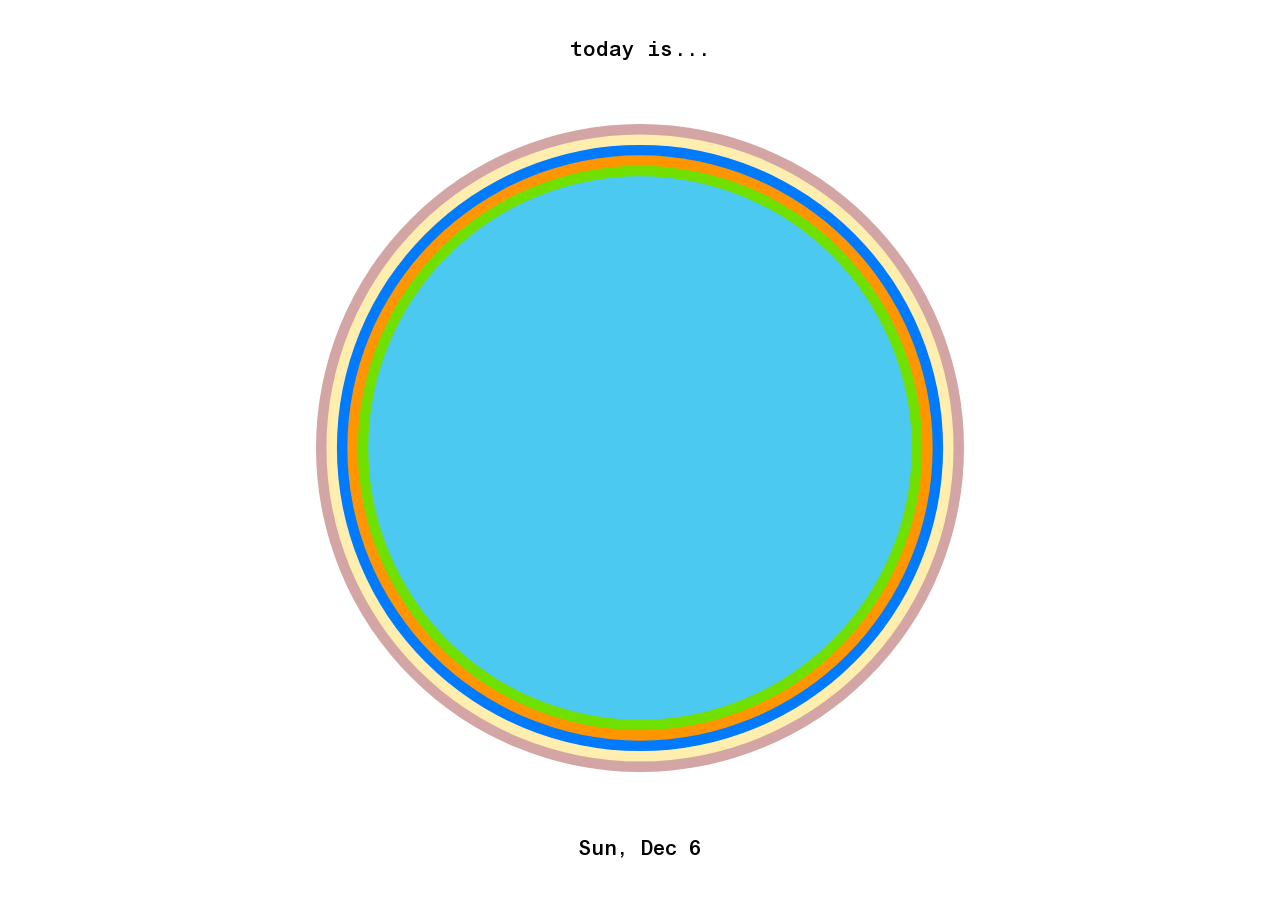
==== index.html @ cfa96853 "Add files via upload" ====
<!DOCTYPE html>
<html lang="ko">
<head>
	<meta charset="utf-8">
	<title>Calendar Circle</title>
	<meta name="viewport" content="width=device-width, initial-scale=1.0, maximum-scale=1.0, user-scalable=no, viewport-fit=cover">
	<link rel="stylesheet" href="style.css?v=12">
</head>
<body>
	<div id="app-container">
		<div class="today-title">today is<span class="dots"><span class="dot">.</span><span class="dot">.</span><span class="dot">.</span></span></div>
		<div id="circle-container">
			<div id="main-circle" class="circle-wrapper"></div>
		</div>
		<div id="bottom-container">
			<div id="date-display" class="date-display"></div>
			<div id="next-month-wrapper" class="next-month-wrapper">
				<a id="next-month-link" class="next-month-link" href="#">
					<span class="arrow">-&gt;</span> <span id="next-month-name">Nov</span>
				</a>
			</div>
		</div>
	</div>

	<script>
		console.log('=== CALENDAR CIRCLE 2026 FIXED COLORS LOADED ===');
		// 1년(12달) 각 월별 일수 자동 계산
		function getDaysInMonth(year, month) {
			return new Date(year, month + 1, 0).getDate();
		}

		// URL 쿼리 파라미터가 있으면 해당 월/연도를 읽어옴 (예: ?m=11&y=2026)
		function getInitialDate() {
			const urlParams = new URLSearchParams(window.location.search);
			const paramMonth = urlParams.get('m');
			const paramYear = urlParams.get('y');
			const dNow = new Date();

			const y = paramYear ? parseInt(paramYear, 10) : dNow.getFullYear();
			const m = paramMonth ? (parseInt(paramMonth, 10) - 1) : dNow.getMonth();
			const isCurrentRealMonth = (y === dNow.getFullYear() && m === dNow.getMonth());
			const d = isCurrentRealMonth ? dNow.getDate() : 1;

			return { year: y, month: m, day: d };
		}

		let initial = getInitialDate();
		let currentYear = initial.year;
		let currentMonth = initial.month;
		let totalDays = getDaysInMonth(currentYear, currentMonth);
		let currentDay = initial.day;

		// 알록달록 감각적인 디자이너 비비드 컬러 팔레트
		const vibrantColors = [
			'#FF3B30', '#FF9500', '#FFCC00', '#34C759', '#00C7BE', '#30B0C7',
			'#007AFF', '#5856D6', '#AF52DE', '#FF2D55', '#FF6B6B', '#4ECDC4',
			'#45B7D1', '#96CEB4', '#FFEEAD', '#D4A5A5', '#9B5DE5', '#F15BB5',
			'#FEE440', '#00BBF9', '#00F5D4', '#E63946', '#F4A261', '#2A9D8F',
			'#E76F51', '#457B9D', '#F72585', '#7209B7', '#3A0CA3', '#4361EE',
			'#4CC9F0', '#06D6A0', '#118AB2', '#EF476F', '#FFD166', '#05D550',
			'#8338EC', '#3A86FF', '#FB5607', '#FF006E', '#38B000', '#70E000'
		];

		// 결정론적 의사 난수 생성기 (Mulberry32) - 같은 연도/월이면 항상 동일한 색상 순서 유지
		function mulberry32(a) {
			return function() {
				let t = a += 0x6D2B79F5;
				t = Math.imul(t ^ t >>> 15, t | 1);
				t ^= t + Math.imul(t ^ t >>> 7, t | 61);
				return ((t ^ t >>> 14) >>> 0) / 4294967296;
			};
		}

		// 1년 12달(1월~12월) 각각의 일별 고유 색상 데이터 고정 생성 및 보존
		function getYearCalendarColors(year) {
			const storageKey = `calendar_year_colors_${year}`;
			try {
				const saved = localStorage.getItem(storageKey);
				if (saved) {
					const parsed = JSON.parse(saved);
					if (Array.isArray(parsed) && parsed.length === 12) {
						return parsed;
					}
				}
			} catch (e) {
				console.warn('localStorage error:', e);
			}

			// 1월부터 12월까지 각 월의 일수만큼 고유 색상 배정 (이웃 원끼리 색상 겹침 방지)
			const yearColors = [];
			for (let m = 0; m < 12; m++) {
				const days = getDaysInMonth(year, m);
				const seed = year * 10000 + (m + 1) * 37 + 1024;
				const rng = mulberry32(seed);
				const monthList = [];
				let lastColor = '';

				for (let d = 0; d < days; d++) {
					let chosen;
					do {
						chosen = vibrantColors[Math.floor(rng() * vibrantColors.length)];
					} while (chosen === lastColor);
					monthList.push(chosen);
					lastColor = chosen;
				}
				yearColors.push(monthList);
			}

			try {
				localStorage.setItem(storageKey, JSON.stringify(yearColors));
			} catch (e) {
				console.warn('localStorage error:', e);
			}

			return yearColors;
		}

		// 1년치 색상 테이블 로드 & 현재 월의 고정 색상 세트 가져오기
		let yearColors = getYearCalendarColors(currentYear);
		let colors = yearColors[currentMonth];

		const weekdays = ['Sun', 'Mon', 'Tue', 'Wed', 'Thu', 'Fri', 'Sat'];
		const months = ['Jan', 'Feb', 'Mar', 'Apr', 'May', 'Jun', 'Jul', 'Aug', 'Sep', 'Oct', 'Nov', 'Dec'];

		// 다음 달 정보 계산 (12월인 경우 다음 해 1월로 계산)
		function getNextMonthInfo(year, month) {
			let nextY = year;
			let nextM = month + 1;
			if (nextM > 11) {
				nextM = 0;
				nextY++;
			}
			return { year: nextY, month: nextM, name: months[nextM] };
		}

		// "Thu, Oct 22" 포맷 날짜 생성
		function formatDate(dayNum) {
			const targetDate = new Date(currentYear, currentMonth, dayNum);
			const w = weekdays[targetDate.getDay()];
			const m = months[currentMonth];
			return `${w}, ${m} ${dayNum}`;
		}

		const circleWrapper = document.getElementById('main-circle');
		const dateDisplay = document.getElementById('date-display');
		const nextMonthWrapper = document.getElementById('next-month-wrapper');
		const nextMonthLink = document.getElementById('next-month-link');
		const nextMonthName = document.getElementById('next-month-name');

		function render() {
			// 1. 원 렌더링
			circleWrapper.innerHTML = '';
			const svg = document.createElementNS('http://www.w3.org/2000/svg', 'svg');
			svg.setAttribute('viewBox', '0 0 1000 1000');
			svg.style.width = '100%';
			svg.style.height = '100%';

			const R = 500;
			const step = R / totalDays;

			for (let d = 1; d <= currentDay; d++) {
				const r = R - step * (d - 1);
				if (r <= 0) break;

				const circle = document.createElementNS('http://www.w3.org/2000/svg', 'circle');
				circle.setAttribute('cx', '500');
				circle.setAttribute('cy', '500');
				circle.setAttribute('r', r);
				circle.setAttribute('fill', colors[d - 1]);

				svg.appendChild(circle);
			}

			circleWrapper.appendChild(svg);

			// 2. 하단 날짜 텍스트 갱신 ("Thu, Oct 22")
			dateDisplay.textContent = formatDate(currentDay);

			// 3. 마지막 날일 때 -> (다음달 영어 약자) 링크 노출 및 설정
			const nextInfo = getNextMonthInfo(currentYear, currentMonth);
			nextMonthName.textContent = nextInfo.name;
			nextMonthLink.href = `?m=${nextInfo.month + 1}&y=${nextInfo.year}`;

			if (currentDay === totalDays) {
				nextMonthWrapper.classList.add('visible');
			} else {
				nextMonthWrapper.classList.remove('visible');
			}
		}

		// 다음 달로 이동하는 함수
		function goToNextMonth() {
			const nextInfo = getNextMonthInfo(currentYear, currentMonth);
			currentYear = nextInfo.year;
			currentMonth = nextInfo.month;
			totalDays = getDaysInMonth(currentYear, currentMonth);
			currentDay = 1; // 다음 달 1일로 시작
			
			// 새 연도인 경우 색상 테이블 갱신
			yearColors = getYearCalendarColors(currentYear);
			colors = yearColors[currentMonth];

			// 브라우저 주소창 URL 업데이트 (실제 웹페이지 이동처럼 동작)
			const newUrl = `?m=${currentMonth + 1}&y=${currentYear}`;
			window.history.pushState({ year: currentYear, month: currentMonth }, '', newUrl);

			render();
		}

		// 다음 달 링크 클릭 시 부드러운 페이지 전환 처리
		nextMonthLink.addEventListener('click', (e) => {
			e.preventDefault();
			goToNextMonth();
		});

		// 원 터치/클릭 시 다음 날짜로 진행
		const container = document.getElementById('circle-container');
		container.addEventListener('click', () => {
			if (currentDay < totalDays) {
				currentDay++;
			} else {
				currentDay = 1; // 마지막 날 이후 다시 1일로 순환
			}
			render();
		});

		// 하단 날짜 텍스트 클릭 시 오늘 실제 날짜로 복귀
		dateDisplay.style.cursor = 'pointer';
		dateDisplay.addEventListener('click', () => {
			const realNow = new Date();
			currentYear = realNow.getFullYear();
			currentMonth = realNow.getMonth();
			totalDays = getDaysInMonth(currentYear, currentMonth);
			currentDay = realNow.getDate();
			yearColors = getYearCalendarColors(currentYear);
			colors = yearColors[currentMonth];
			window.history.pushState(null, '', window.location.pathname);
			render();
		});

		// 브라우저 뒤로가기/앞으로가기 지원
		window.addEventListener('popstate', () => {
			const cur = getInitialDate();
			currentYear = cur.year;
			currentMonth = cur.month;
			totalDays = getDaysInMonth(currentYear, currentMonth);
			currentDay = cur.day;
			yearColors = getYearCalendarColors(currentYear);
			colors = yearColors[currentMonth];
			render();
		});

		// 날짜/월 변경 자동 감지
		function checkDateChange() {
			const checkNow = new Date();
			const checkYear = checkNow.getFullYear();
			const checkMonth = checkNow.getMonth();
			
			// URL 파라미터가 없는 기본 오늘 뷰일 때만 자동 갱신
			const urlParams = new URLSearchParams(window.location.search);
			if (!urlParams.get('m')) {
				if (checkYear !== currentYear || checkMonth !== currentMonth) {
					currentYear = checkYear;
					currentMonth = checkMonth;
					totalDays = getDaysInMonth(currentYear, currentMonth);
					currentDay = checkNow.getDate();
					yearColors = getYearCalendarColors(currentYear);
					colors = yearColors[currentMonth];
					render();
				}
			}
		}

		setInterval(checkDateChange, 60000);
		window.addEventListener('focus', checkDateChange);
		document.addEventListener('visibilitychange', () => {
			if (!document.hidden) checkDateChange();
		});

		render();
	</script>
</body>
</html>
---- style.css ----
@font-face {
	font-family: 'ABCArealMono';
	src: url('ABCArealMonoVariable.ttf') format('truetype');
	font-weight: 100 900;
	font-style: normal;
	font-display: swap;
}

* {
	margin: 0;
	padding: 0;
	box-sizing: border-box;
}

html, body {
	width: 100%;
	height: 100vh;
	height: 100dvh;
	min-height: -webkit-fill-available;
	overflow: hidden;
	background-color: #ffffff;
	display: flex;
	flex-direction: column;
	align-items: center;
	justify-content: center;
	user-select: none;
	-webkit-user-select: none;
	touch-action: manipulation;
	font-family: 'ABCArealMono', monospace;
}

#app-container {
	display: flex;
	flex-direction: column;
	align-items: center;
	justify-content: center;
	width: 100%;
	height: 100%;
}

.today-title {
	margin-bottom: 64px;
	font-family: 'ABCArealMono', monospace;
	font-weight: 500; /* 모노 미디엄 */
	font-size: 21px;
	color: #000000;
	letter-spacing: -0.01em;
	text-align: center;
	user-select: none;
	display: flex;
	align-items: baseline;
	justify-content: center;
}

.dots {
	display: inline-flex;
	margin-left: 2px;
}

.dot {
	display: inline-block;
	animation: dotBounce 2s infinite ease-in-out;
}

.dot:nth-child(1) {
	animation-delay: 0s;
}

.dot:nth-child(2) {
	animation-delay: 0.25s;
}

.dot:nth-child(3) {
	animation-delay: 0.5s;
}

@keyframes dotBounce {
	0%, 70%, 100% {
		transform: translateY(0);
	}
	35% {
		transform: translateY(-2.5px);
	}
}

#circle-container {
	display: flex;
	align-items: center;
	justify-content: center;
	width: 72vmin;
	height: 72vmin;
	max-width: 78vw;
	max-height: 78vw;
	aspect-ratio: 1 / 1;
	cursor: pointer;
}

.circle-wrapper {
	width: 100%;
	height: 100%;
	border-radius: 50%;
	display: flex;
	align-items: center;
	justify-content: center;
}

#bottom-container {
	position: relative;
	margin-top: 64px;
	display: flex;
	flex-direction: column;
	align-items: center;
	justify-content: flex-start;
}

.date-display {
	font-family: 'ABCArealMono', monospace;
	font-weight: 500; /* 모노 미디엄 */
	font-size: 21px;
	color: #000000;
	letter-spacing: -0.01em;
	text-align: center;
	user-select: none;
	line-height: 1.2;
}

.next-month-wrapper {
	position: absolute;
	top: calc(100% + 14px);
	left: 50%;
	transform: translateX(-50%) translateY(4px);
	white-space: nowrap;
	opacity: 0;
	visibility: hidden;
	pointer-events: none;
	transition: opacity 0.3s cubic-bezier(0.16, 1, 0.3, 1), transform 0.3s cubic-bezier(0.16, 1, 0.3, 1), visibility 0.3s ease;
}

.next-month-wrapper.visible {
	opacity: 1;
	visibility: visible;
	pointer-events: auto;
	transform: translateX(-50%) translateY(0);
}

.next-month-link {
	display: inline-flex;
	align-items: center;
	gap: 6px;
	font-family: 'ABCArealMono', monospace;
	font-weight: 500;
	font-size: 19px;
	color: #000000;
	text-decoration: none;
	cursor: pointer;
	padding: 6px 12px;
	border-radius: 6px;
	background-color: transparent;
	transition: background-color 0.2s ease, transform 0.2s ease, color 0.2s ease;
}

.next-month-link:hover {
	background-color: rgba(0, 0, 0, 0.06);
	color: #000000;
}

.next-month-link .arrow {
	display: inline-block;
	transition: transform 0.25s cubic-bezier(0.16, 1, 0.3, 1);
}

.next-month-link:hover .arrow {
	transform: translateX(4px);
}
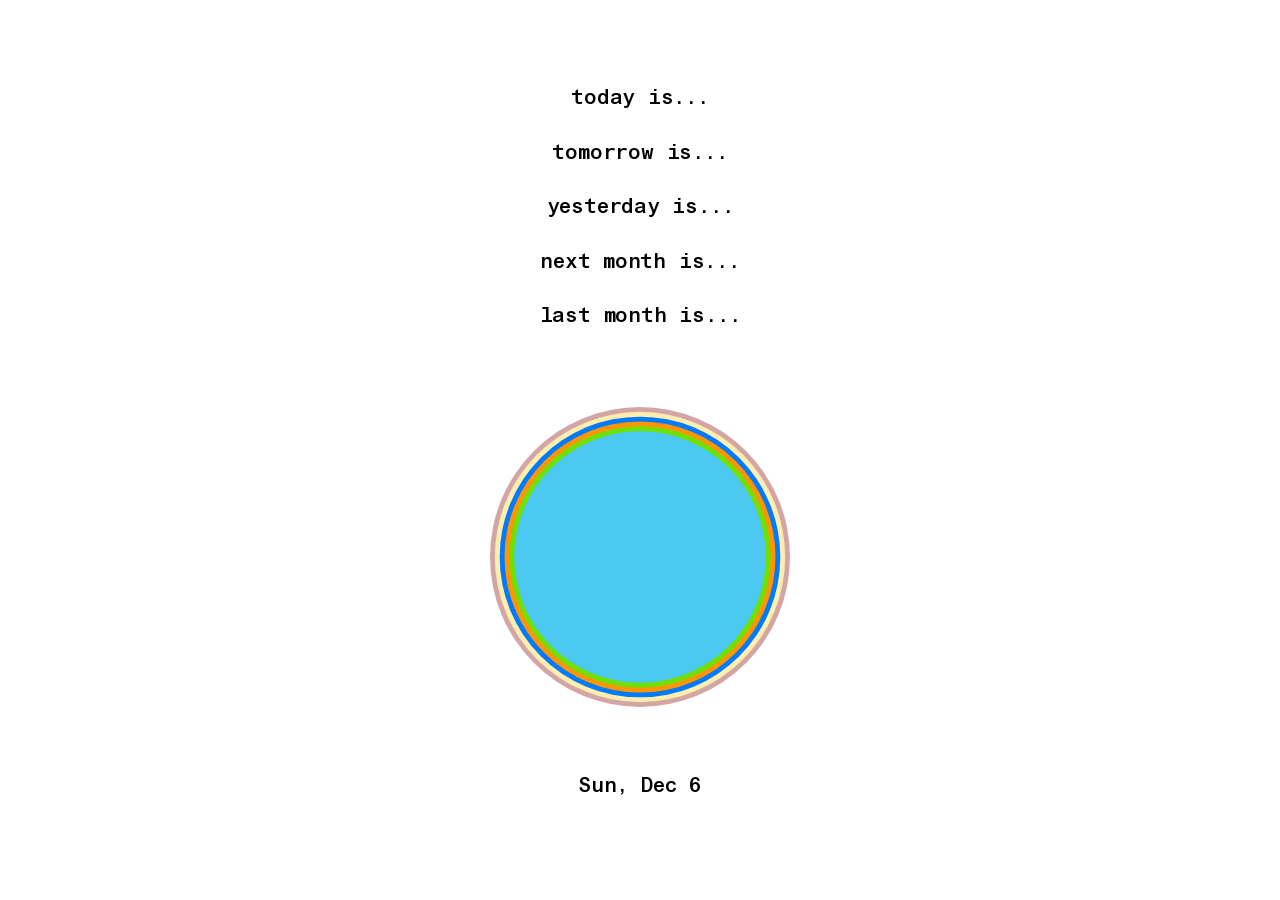
==== commit 74c4ef4e: "Add 12 month pages, day/month nav, done! button; index opens today's month Co-Authored-By: Claude Op" ====
--- a/index.html
+++ b/index.html
@@ -2,282 +2,16 @@
 <html lang="ko">
 <head>
 	<meta charset="utf-8">
-	<title>Calendar Circle</title>
-	<meta name="viewport" content="width=device-width, initial-scale=1.0, maximum-scale=1.0, user-scalable=no, viewport-fit=cover">
-	<link rel="stylesheet" href="style.css?v=12">
+	<title>today is...</title>
+	<meta name="viewport" content="width=device-width, initial-scale=1.0, viewport-fit=cover">
+	<script>
+		// QR / 링크로 들어오면 실제 오늘이 있는 달 페이지로 바로 이동
+		// (월 페이지는 이번 달이면 오늘 날짜로 시작함)
+		const monthFiles = ['jan', 'feb', 'mar', 'apr', 'may', 'jun', 'jul', 'aug', 'sep', 'oct', 'nov', 'dec'];
+		location.replace(`${monthFiles[new Date().getMonth()]}.html`);
+	</script>
 </head>
 <body>
-	<div id="app-container">
-		<div class="today-title">today is<span class="dots"><span class="dot">.</span><span class="dot">.</span><span class="dot">.</span></span></div>
-		<div id="circle-container">
-			<div id="main-circle" class="circle-wrapper"></div>
-		</div>
-		<div id="bottom-container">
-			<div id="date-display" class="date-display"></div>
-			<div id="next-month-wrapper" class="next-month-wrapper">
-				<a id="next-month-link" class="next-month-link" href="#">
-					<span class="arrow">-&gt;</span> <span id="next-month-name">Nov</span>
-				</a>
-			</div>
-		</div>
-	</div>
-
-	<script>
-		console.log('=== CALENDAR CIRCLE 2026 FIXED COLORS LOADED ===');
-		// 1년(12달) 각 월별 일수 자동 계산
-		function getDaysInMonth(year, month) {
-			return new Date(year, month + 1, 0).getDate();
-		}
-
-		// URL 쿼리 파라미터가 있으면 해당 월/연도를 읽어옴 (예: ?m=11&y=2026)
-		function getInitialDate() {
-			const urlParams = new URLSearchParams(window.location.search);
-			const paramMonth = urlParams.get('m');
-			const paramYear = urlParams.get('y');
-			const dNow = new Date();
-
-			const y = paramYear ? parseInt(paramYear, 10) : dNow.getFullYear();
-			const m = paramMonth ? (parseInt(paramMonth, 10) - 1) : dNow.getMonth();
-			const isCurrentRealMonth = (y === dNow.getFullYear() && m === dNow.getMonth());
-			const d = isCurrentRealMonth ? dNow.getDate() : 1;
-
-			return { year: y, month: m, day: d };
-		}
-
-		let initial = getInitialDate();
-		let currentYear = initial.year;
-		let currentMonth = initial.month;
-		let totalDays = getDaysInMonth(currentYear, currentMonth);
-		let currentDay = initial.day;
-
-		// 알록달록 감각적인 디자이너 비비드 컬러 팔레트
-		const vibrantColors = [
-			'#FF3B30', '#FF9500', '#FFCC00', '#34C759', '#00C7BE', '#30B0C7',
-			'#007AFF', '#5856D6', '#AF52DE', '#FF2D55', '#FF6B6B', '#4ECDC4',
-			'#45B7D1', '#96CEB4', '#FFEEAD', '#D4A5A5', '#9B5DE5', '#F15BB5',
-			'#FEE440', '#00BBF9', '#00F5D4', '#E63946', '#F4A261', '#2A9D8F',
-			'#E76F51', '#457B9D', '#F72585', '#7209B7', '#3A0CA3', '#4361EE',
-			'#4CC9F0', '#06D6A0', '#118AB2', '#EF476F', '#FFD166', '#05D550',
-			'#8338EC', '#3A86FF', '#FB5607', '#FF006E', '#38B000', '#70E000'
-		];
-
-		// 결정론적 의사 난수 생성기 (Mulberry32) - 같은 연도/월이면 항상 동일한 색상 순서 유지
-		function mulberry32(a) {
-			return function() {
-				let t = a += 0x6D2B79F5;
-				t = Math.imul(t ^ t >>> 15, t | 1);
-				t ^= t + Math.imul(t ^ t >>> 7, t | 61);
-				return ((t ^ t >>> 14) >>> 0) / 4294967296;
-			};
-		}
-
-		// 1년 12달(1월~12월) 각각의 일별 고유 색상 데이터 고정 생성 및 보존
-		function getYearCalendarColors(year) {
-			const storageKey = `calendar_year_colors_${year}`;
-			try {
-				const saved = localStorage.getItem(storageKey);
-				if (saved) {
-					const parsed = JSON.parse(saved);
-					if (Array.isArray(parsed) && parsed.length === 12) {
-						return parsed;
-					}
-				}
-			} catch (e) {
-				console.warn('localStorage error:', e);
-			}
-
-			// 1월부터 12월까지 각 월의 일수만큼 고유 색상 배정 (이웃 원끼리 색상 겹침 방지)
-			const yearColors = [];
-			for (let m = 0; m < 12; m++) {
-				const days = getDaysInMonth(year, m);
-				const seed = year * 10000 + (m + 1) * 37 + 1024;
-				const rng = mulberry32(seed);
-				const monthList = [];
-				let lastColor = '';
-
-				for (let d = 0; d < days; d++) {
-					let chosen;
-					do {
-						chosen = vibrantColors[Math.floor(rng() * vibrantColors.length)];
-					} while (chosen === lastColor);
-					monthList.push(chosen);
-					lastColor = chosen;
-				}
-				yearColors.push(monthList);
-			}
-
-			try {
-				localStorage.setItem(storageKey, JSON.stringify(yearColors));
-			} catch (e) {
-				console.warn('localStorage error:', e);
-			}
-
-			return yearColors;
-		}
-
-		// 1년치 색상 테이블 로드 & 현재 월의 고정 색상 세트 가져오기
-		let yearColors = getYearCalendarColors(currentYear);
-		let colors = yearColors[currentMonth];
-
-		const weekdays = ['Sun', 'Mon', 'Tue', 'Wed', 'Thu', 'Fri', 'Sat'];
-		const months = ['Jan', 'Feb', 'Mar', 'Apr', 'May', 'Jun', 'Jul', 'Aug', 'Sep', 'Oct', 'Nov', 'Dec'];
-
-		// 다음 달 정보 계산 (12월인 경우 다음 해 1월로 계산)
-		function getNextMonthInfo(year, month) {
-			let nextY = year;
-			let nextM = month + 1;
-			if (nextM > 11) {
-				nextM = 0;
-				nextY++;
-			}
-			return { year: nextY, month: nextM, name: months[nextM] };
-		}
-
-		// "Thu, Oct 22" 포맷 날짜 생성
-		function formatDate(dayNum) {
-			const targetDate = new Date(currentYear, currentMonth, dayNum);
-			const w = weekdays[targetDate.getDay()];
-			const m = months[currentMonth];
-			return `${w}, ${m} ${dayNum}`;
-		}
-
-		const circleWrapper = document.getElementById('main-circle');
-		const dateDisplay = document.getElementById('date-display');
-		const nextMonthWrapper = document.getElementById('next-month-wrapper');
-		const nextMonthLink = document.getElementById('next-month-link');
-		const nextMonthName = document.getElementById('next-month-name');
-
-		function render() {
-			// 1. 원 렌더링
-			circleWrapper.innerHTML = '';
-			const svg = document.createElementNS('http://www.w3.org/2000/svg', 'svg');
-			svg.setAttribute('viewBox', '0 0 1000 1000');
-			svg.style.width = '100%';
-			svg.style.height = '100%';
-
-			const R = 500;
-			const step = R / totalDays;
-
-			for (let d = 1; d <= currentDay; d++) {
-				const r = R - step * (d - 1);
-				if (r <= 0) break;
-
-				const circle = document.createElementNS('http://www.w3.org/2000/svg', 'circle');
-				circle.setAttribute('cx', '500');
-				circle.setAttribute('cy', '500');
-				circle.setAttribute('r', r);
-				circle.setAttribute('fill', colors[d - 1]);
-
-				svg.appendChild(circle);
-			}
-
-			circleWrapper.appendChild(svg);
-
-			// 2. 하단 날짜 텍스트 갱신 ("Thu, Oct 22")
-			dateDisplay.textContent = formatDate(currentDay);
-
-			// 3. 마지막 날일 때 -> (다음달 영어 약자) 링크 노출 및 설정
-			const nextInfo = getNextMonthInfo(currentYear, currentMonth);
-			nextMonthName.textContent = nextInfo.name;
-			nextMonthLink.href = `?m=${nextInfo.month + 1}&y=${nextInfo.year}`;
-
-			if (currentDay === totalDays) {
-				nextMonthWrapper.classList.add('visible');
-			} else {
-				nextMonthWrapper.classList.remove('visible');
-			}
-		}
-
-		// 다음 달로 이동하는 함수
-		function goToNextMonth() {
-			const nextInfo = getNextMonthInfo(currentYear, currentMonth);
-			currentYear = nextInfo.year;
-			currentMonth = nextInfo.month;
-			totalDays = getDaysInMonth(currentYear, currentMonth);
-			currentDay = 1; // 다음 달 1일로 시작
-			
-			// 새 연도인 경우 색상 테이블 갱신
-			yearColors = getYearCalendarColors(currentYear);
-			colors = yearColors[currentMonth];
-
-			// 브라우저 주소창 URL 업데이트 (실제 웹페이지 이동처럼 동작)
-			const newUrl = `?m=${currentMonth + 1}&y=${currentYear}`;
-			window.history.pushState({ year: currentYear, month: currentMonth }, '', newUrl);
-
-			render();
-		}
-
-		// 다음 달 링크 클릭 시 부드러운 페이지 전환 처리
-		nextMonthLink.addEventListener('click', (e) => {
-			e.preventDefault();
-			goToNextMonth();
-		});
-
-		// 원 터치/클릭 시 다음 날짜로 진행
-		const container = document.getElementById('circle-container');
-		container.addEventListener('click', () => {
-			if (currentDay < totalDays) {
-				currentDay++;
-			} else {
-				currentDay = 1; // 마지막 날 이후 다시 1일로 순환
-			}
-			render();
-		});
-
-		// 하단 날짜 텍스트 클릭 시 오늘 실제 날짜로 복귀
-		dateDisplay.style.cursor = 'pointer';
-		dateDisplay.addEventListener('click', () => {
-			const realNow = new Date();
-			currentYear = realNow.getFullYear();
-			currentMonth = realNow.getMonth();
-			totalDays = getDaysInMonth(currentYear, currentMonth);
-			currentDay = realNow.getDate();
-			yearColors = getYearCalendarColors(currentYear);
-			colors = yearColors[currentMonth];
-			window.history.pushState(null, '', window.location.pathname);
-			render();
-		});
-
-		// 브라우저 뒤로가기/앞으로가기 지원
-		window.addEventListener('popstate', () => {
-			const cur = getInitialDate();
-			currentYear = cur.year;
-			currentMonth = cur.month;
-			totalDays = getDaysInMonth(currentYear, currentMonth);
-			currentDay = cur.day;
-			yearColors = getYearCalendarColors(currentYear);
-			colors = yearColors[currentMonth];
-			render();
-		});
-
-		// 날짜/월 변경 자동 감지
-		function checkDateChange() {
-			const checkNow = new Date();
-			const checkYear = checkNow.getFullYear();
-			const checkMonth = checkNow.getMonth();
-			
-			// URL 파라미터가 없는 기본 오늘 뷰일 때만 자동 갱신
-			const urlParams = new URLSearchParams(window.location.search);
-			if (!urlParams.get('m')) {
-				if (checkYear !== currentYear || checkMonth !== currentMonth) {
-					currentYear = checkYear;
-					currentMonth = checkMonth;
-					totalDays = getDaysInMonth(currentYear, currentMonth);
-					currentDay = checkNow.getDate();
-					yearColors = getYearCalendarColors(currentYear);
-					colors = yearColors[currentMonth];
-					render();
-				}
-			}
-		}
-
-		setInterval(checkDateChange, 60000);
-		window.addEventListener('focus', checkDateChange);
-		document.addEventListener('visibilitychange', () => {
-			if (!document.hidden) checkDateChange();
-		});
-
-		render();
-	</script>
+	<noscript><a href="oct.html">today is...</a></noscript>
 </body>
-</html>+</html>
